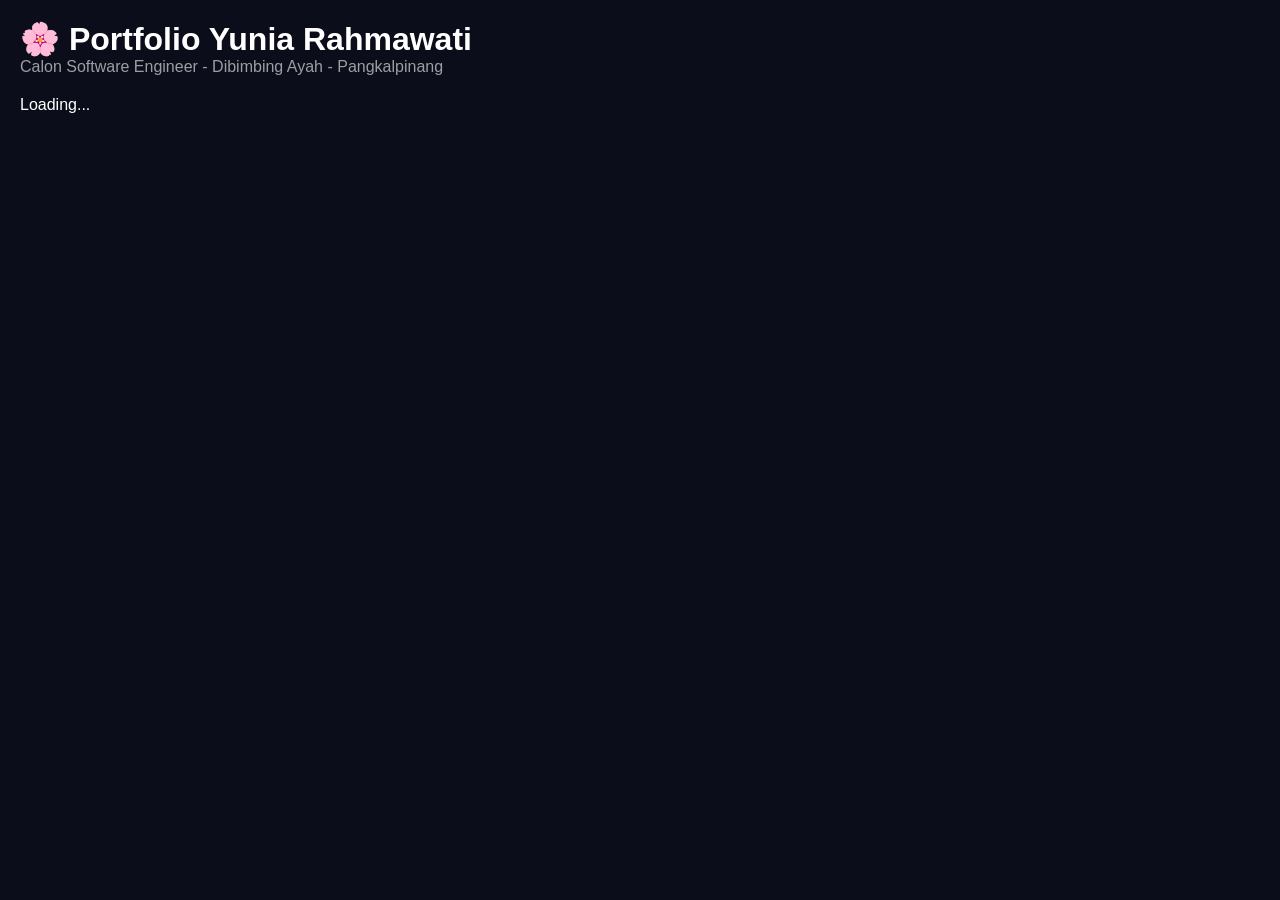
==== index.html @ dbe8ee20 "Create    index.html" ====
<!DOCTYPE html>
<html><head><meta charset="UTF-8"><meta name="viewport" content="width=device-width,initial-scale=1"><title>Yunia - Portfolio</title><style>*{margin:0;padding:0;box-sizing:border-box;font-family:sans-serif}body{background:#0b0e1a;color:#fff;padding:20px}.grid{display:grid;grid-template-columns:repeat(auto-fill,minmax(140px,1fr));gap:16px;margin-top:20px}.app{background:rgba(255,255,255,0.08);border-radius:16px;padding:20px;text-align:center;cursor:pointer}.tag{font-size:11px;background:rgba(108,140,255,0.3);padding:3px 8px;border-radius:20px;margin-top:6px;display:inline-block}</style></head><body>
<h1>🌸 Portfolio Yunia Rahmawati</h1><p style="opacity:0.6">Calon Software Engineer - Dibimbing Ayah - Pangkalpinang</p>
<div class="grid" id="grid">Loading...</div>
<script>
fetch('data/projects.json').then(r=>r.json()).then(list=>{
 document.getElementById('grid').innerHTML=list.map(p=>`<div class="app"><div style="font-size:32px">${p.icon}</div><b>${p.judul}</b><br><span style="opacity:0.6;font-size:12px">${p.desc}</span><br><span class="tag">${p.tag}</span></div>`).join('');
});
</script>
</body></html>
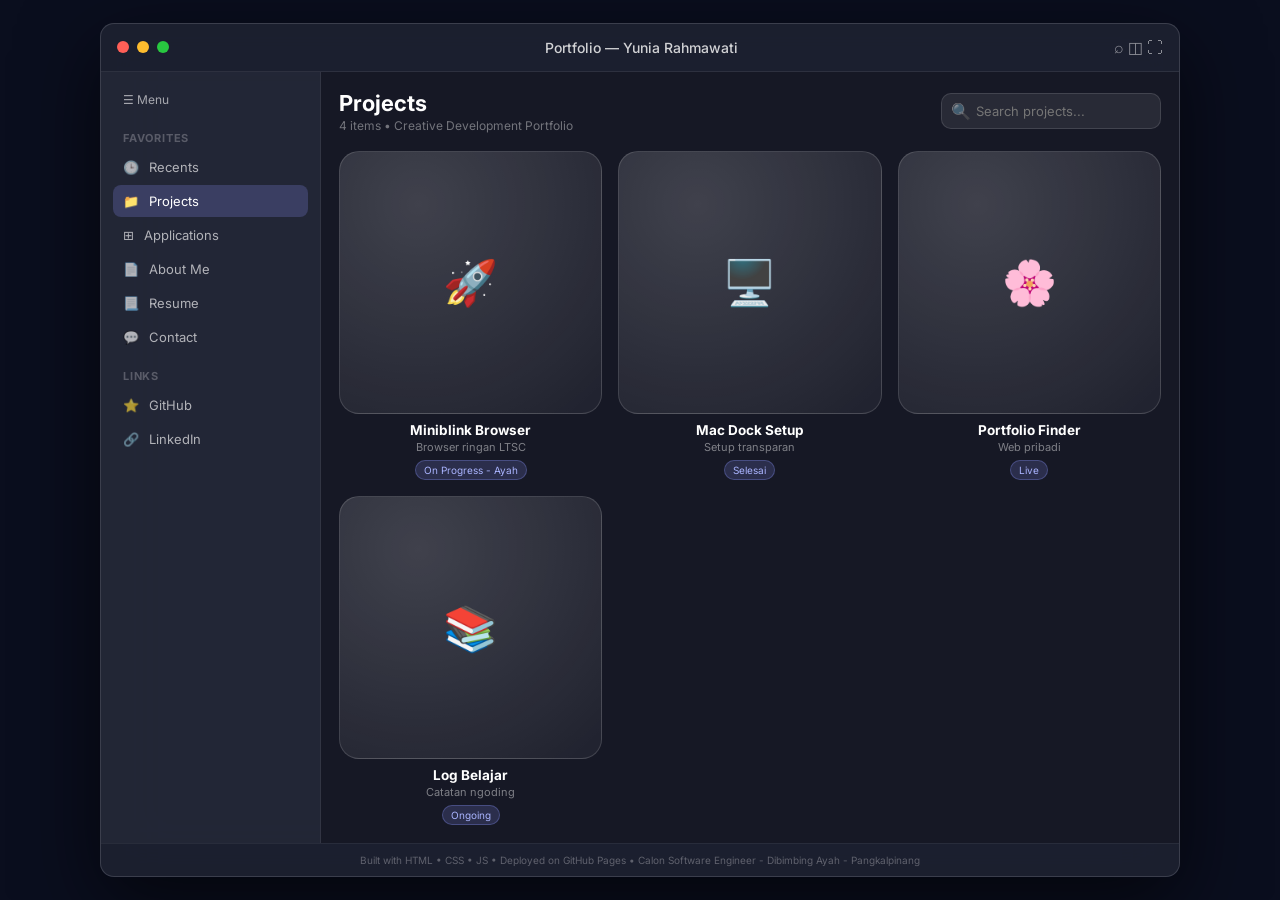
==== commit 10952299: "Create index.html" ====
--- a/index.html
+++ b/index.html
@@ -1,10 +1,78 @@
 <!DOCTYPE html>
-<html><head><meta charset="UTF-8"><meta name="viewport" content="width=device-width,initial-scale=1"><title>Yunia - Portfolio</title><style>*{margin:0;padding:0;box-sizing:border-box;font-family:sans-serif}body{background:#0b0e1a;color:#fff;padding:20px}.grid{display:grid;grid-template-columns:repeat(auto-fill,minmax(140px,1fr));gap:16px;margin-top:20px}.app{background:rgba(255,255,255,0.08);border-radius:16px;padding:20px;text-align:center;cursor:pointer}.tag{font-size:11px;background:rgba(108,140,255,0.3);padding:3px 8px;border-radius:20px;margin-top:6px;display:inline-block}</style></head><body>
-<h1>🌸 Portfolio Yunia Rahmawati</h1><p style="opacity:0.6">Calon Software Engineer - Dibimbing Ayah - Pangkalpinang</p>
-<div class="grid" id="grid">Loading...</div>
+<html lang="id">
+<head>
+<meta charset="UTF-8">
+<meta name="viewport" content="width=device-width, initial-scale=1.0">
+<title>Portfolio — Yunia Rahmawati</title>
+<style>
+@import url('https://fonts.googleapis.com/css2?family=Inter:wght@400;500;600;700&display=swap');
+*{margin:0;padding:0;box-sizing:border-box;font-family:Inter,system-ui,sans-serif}
+body{min-height:100vh;background:#0a0e1e url('https://images.unsplash.com/photo-1522383225653-ed111181a951?q=80&w=2076') center/cover no-repeat fixed;display:flex;align-items:center;justify-content:center;padding:12px}
+.window{width:100%;max-width:1080px;background:rgba(30,33,48,0.92);backdrop-filter:blur(30px) saturate(160%);border:1px solid rgba(255,255,255,0.14);border-radius:14px;overflow:hidden;box-shadow:0 25px 80px rgba(0,0,0,.6)}
+.topbar{height:48px;display:flex;align-items:center;justify-content:space-between;padding:0 16px;border-bottom:1px solid rgba(255,255,255,.08)}
+.dots{display:flex;gap:8px}.d{width:12px;height:12px;border-radius:50%}
+.body{display:flex;min-height:560px}
+.side{width:220px;background:rgba(255,255,255,.03);border-right:1px solid rgba(255,255,255,.07);padding:12px}
+.side .m{font-size:12px;padding:8px 10px;border-radius:7px;color:rgba(255,255,255,.6);display:flex;gap:10px;align-items:center}
+.side .label{font-size:11px;letter-spacing:.8px;color:rgba(255,255,255,.25);font-weight:700;margin:16px 10px 6px}
+.side .item{padding:8px 10px;border-radius:8px;display:flex;gap:10px;align-items:center;color:rgba(255,255,255,.65);font-size:13px;cursor:pointer;margin-bottom:2px}
+.side .item.active{background:rgba(140,150,255,.22);color:#fff}
+.main{flex:1;padding:18px;background:rgba(0,0,0,.2)}
+.head{display:flex;justify-content:space-between;align-items:center;margin-bottom:18px;gap:12px;flex-wrap:wrap}
+.head h2{color:#fff;font-size:22px}.head small{color:rgba(255,255,255,.4);font-size:12px;display:block;margin-top:2px}
+.search{position:relative}.search input{background:rgba(255,255,255,.08);border:1px solid rgba(255,255,255,.12);border-radius:10px;padding:9px 12px 9px 34px;color:#fff;width:220px;font-size:13px;outline:none}
+.grid{display:grid;grid-template-columns:repeat(3,1fr);gap:16px}
+@media(max-width:700px){.body{flex-direction:column}.side{width:100%;display:flex;overflow:auto;gap:6px}.side .label,.side .m{display:none}.grid{grid-template-columns:repeat(2,1fr)}.search input{width:100%}}
+.card{text-align:center;cursor:pointer}
+.box{aspect-ratio:1;background:radial-gradient(100% 100% at 30% 20%, rgba(255,255,255,.18), rgba(255,255,255,.05));border:1px solid rgba(255,255,255,.14);border-radius:20px;display:flex;align-items:center;justify-content:center;font-size:44px;transition:.2s}
+.card:hover .box{transform:translateY(-3px)}
+.card h4{color:#fff;font-size:13.5px;margin-top:8px}.card p{color:rgba(255,255,255,.45);font-size:11px;margin-top:2px}
+.foot{text-align:center;color:rgba(255,255,255,.3);font-size:10px;padding:10px;border-top:1px solid rgba(255,255,255,.06)}
+</style>
+</head>
+<body>
+<div class="window">
+<div class="topbar">
+<div class="dots"><div class="d" style="background:#ff5f57"></div><div class="d" style="background:#febc2e"></div><div class="d" style="background:#28c840"></div></div>
+<div style="color:rgba(255,255,255,.8);font-size:14px;font-weight:500">Portfolio — Yunia Rahmawati</div>
+<div style="display:flex;gap:12px;color:rgba(255,255,255,.5)">⌕ ◫ ⛶</div>
+</div>
+<div class="body">
+<div class="side">
+<div class="m">☰ Menu</div>
+<div class="label">FAVORITES</div>
+<div class="item"><span>🕒</span> Recents</div>
+<div class="item active"><span>📁</span> Projects</div>
+<div class="item"><span>⊞</span> Applications</div>
+<div class="item"><span>📄</span> About Me</div>
+<div class="item"><span>📃</span> Resume</div>
+<div class="item"><span>💬</span> Contact</div>
+<div class="label">LINKS</div>
+<div class="item"><span>⭐</span> GitHub</div>
+<div class="item"><span>🔗</span> LinkedIn</div>
+</div>
+<div class="main">
+<div class="head">
+<div><h2>Projects</h2><small>4 items • Creative Development Portfolio</small></div>
+<div class="search"><span style="position:absolute;left:10px;top:8px;opacity:.5">🔍</span><input placeholder="Search projects..." oninput="filter(this.value)"></div>
+</div>
+<div class="grid" id="grid"></div>
+</div>
+</div>
+<div class="foot">Built with HTML • CSS • JS • Deployed on GitHub Pages • Calon Software Engineer - Dibimbing Ayah - Pangkalpinang</div>
+</div>
 <script>
-fetch('data/projects.json').then(r=>r.json()).then(list=>{
- document.getElementById('grid').innerHTML=list.map(p=>`<div class="app"><div style="font-size:32px">${p.icon}</div><b>${p.judul}</b><br><span style="opacity:0.6;font-size:12px">${p.desc}</span><br><span class="tag">${p.tag}</span></div>`).join('');
-});
+const data=[
+{icon:"🚀",title:"Miniblink Browser",sub:"Browser ringan LTSC",tag:"On Progress - Ayah"},
+{icon:"🖥️",title:"Mac Dock Setup",sub:"Setup transparan",tag:"Selesai"},
+{icon:"🌸",title:"Portfolio Finder",sub:"Web pribadi",tag:"Live"},
+{icon:"📚",title:"Log Belajar",sub:"Catatan ngoding",tag:"Ongoing"}
+];
+function render(list){
+document.getElementById('grid').innerHTML=list.map(d=>`<div class="card"><div class="box">${d.icon}</div><h4>${d.title}</h4><p>${d.sub}</p><span style="display:inline-block;margin-top:6px;background:rgba(140,150,255,.18);border:1px solid rgba(140,150,255,.3);color:#aab4ff;font-size:10px;padding:3px 8px;border-radius:12px">${d.tag}</span></div>`).join('')
+}
+function filter(q){render(data.filter(x=>x.title.toLowerCase().includes(q.toLowerCase())))}
+render(data);
 </script>
-</body></html>
+</body>
+</html>
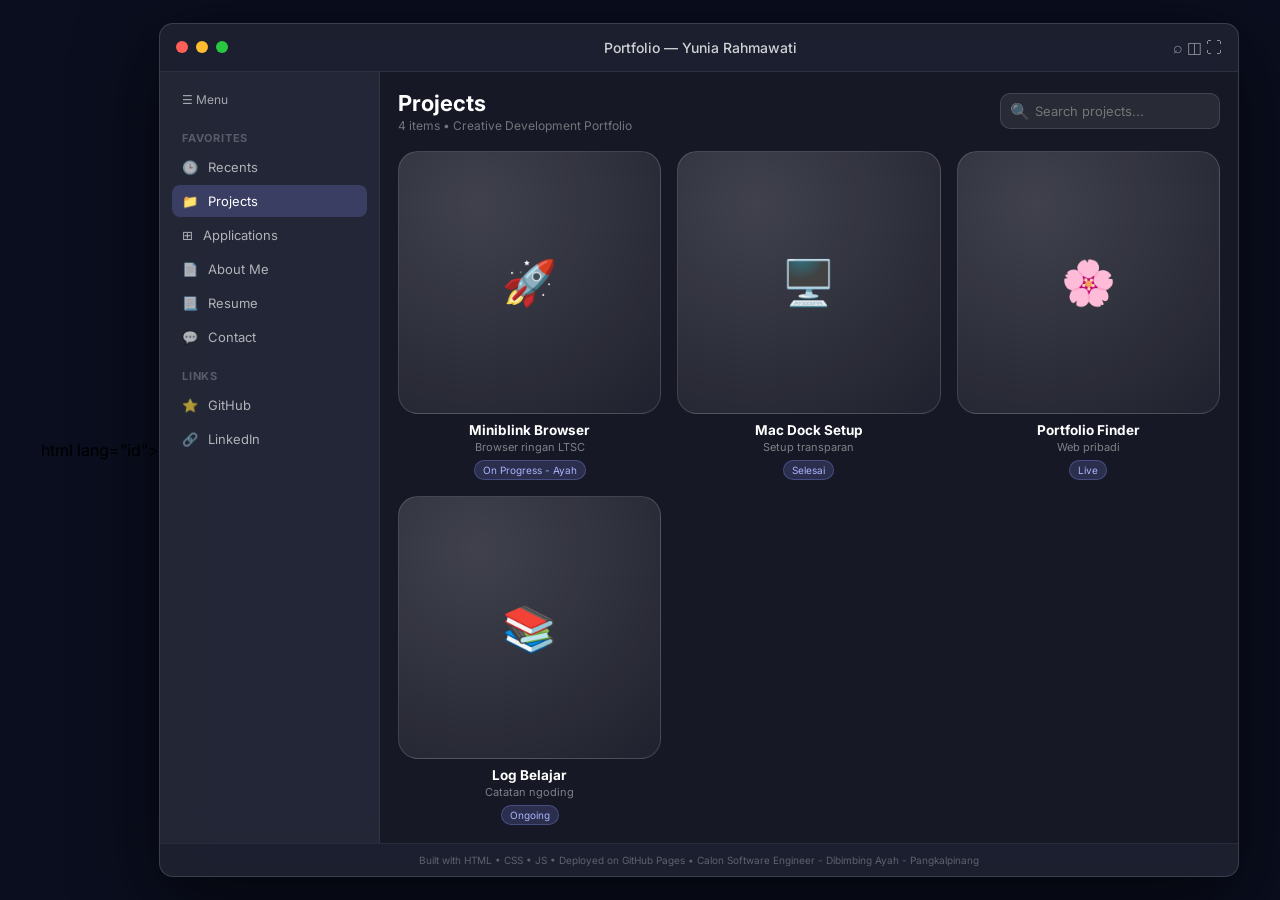
==== commit 640ebc59: "Update index.html" ====
--- a/index.html
+++ b/index.html
@@ -1,5 +1,4 @@
-<!DOCTYPE html>
-<html lang="id">
+html lang="id">
 <head>
 <meta charset="UTF-8">
 <meta name="viewport" content="width=device-width, initial-scale=1.0">
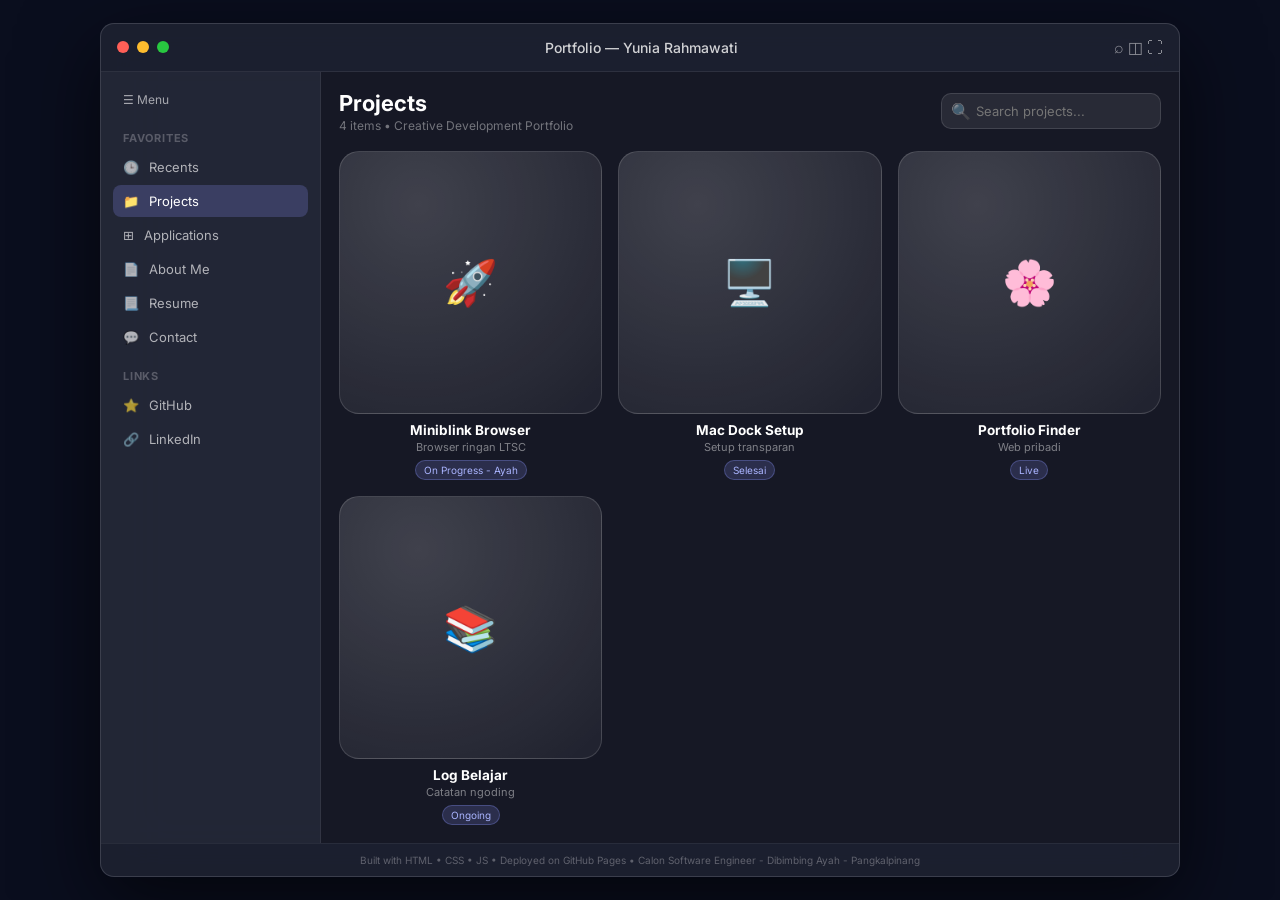
==== commit 88cafe42: "Update index.html" ====
--- a/index.html
+++ b/index.html
@@ -1,4 +1,4 @@
-html lang="id">
+<html lang="en" translate="no" class="notranslate">
 <head>
 <meta charset="UTF-8">
 <meta name="viewport" content="width=device-width, initial-scale=1.0">
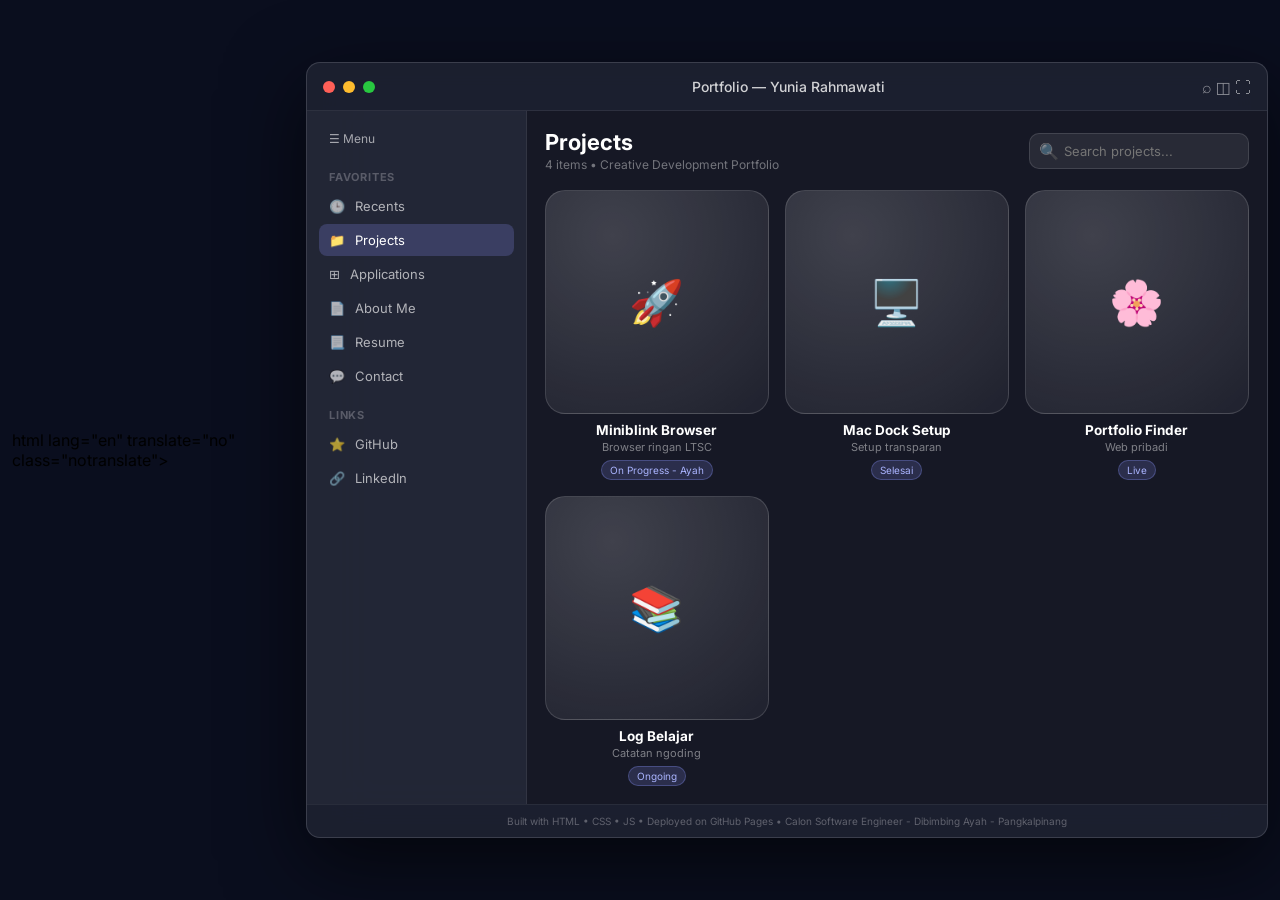
==== commit a1c04466: "Update index.html" ====
--- a/index.html
+++ b/index.html
@@ -1,4 +1,4 @@
-<html lang="en" translate="no" class="notranslate">
+html lang="en" translate="no" class="notranslate">
 <head>
 <meta charset="UTF-8">
 <meta name="viewport" content="width=device-width, initial-scale=1.0">
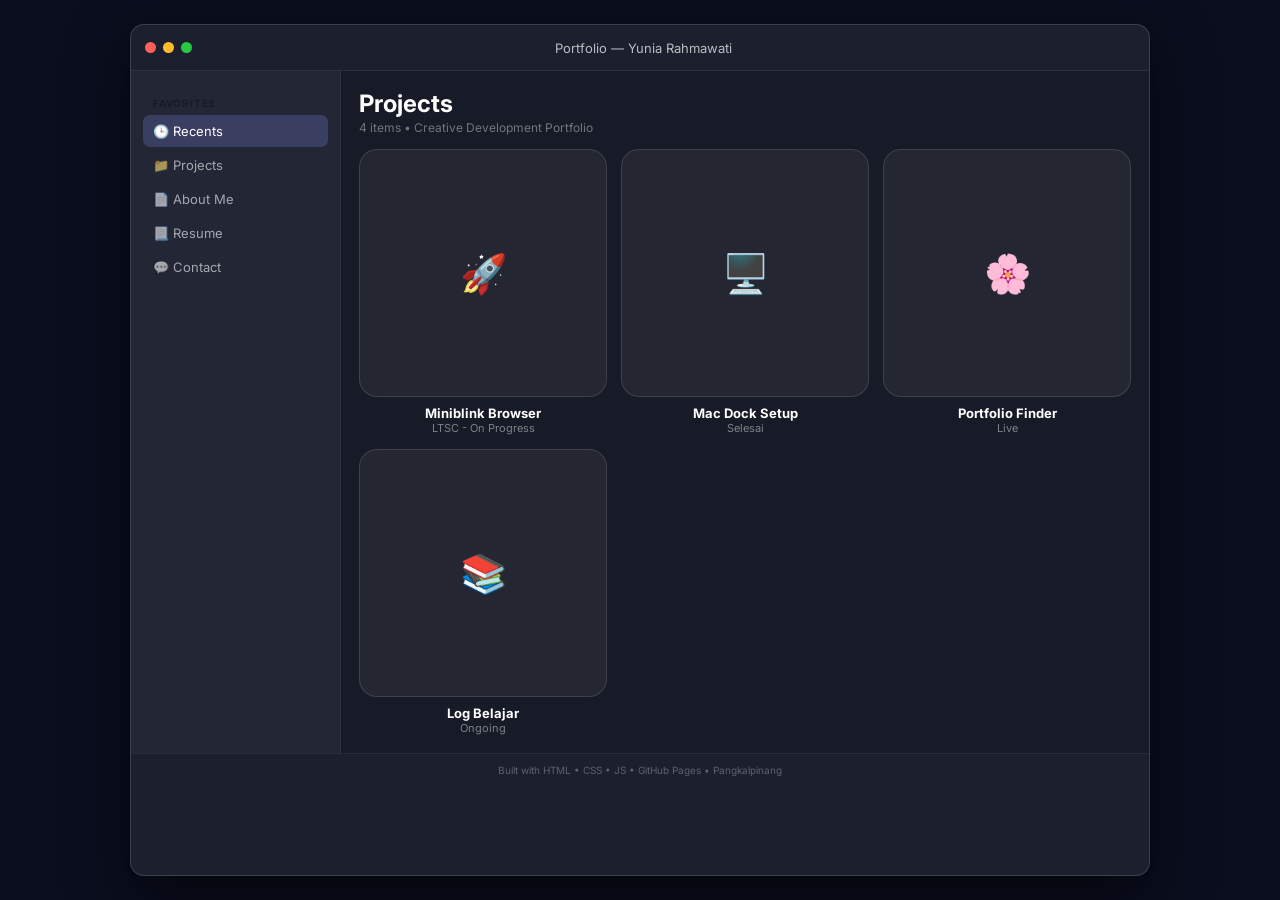
==== commit 336a1f2d: "Create index.html" ====
--- a/index.html
+++ b/index.html
@@ -1,77 +1,38 @@
-html lang="en" translate="no" class="notranslate">
+<!DOCTYPE html>
+<html lang="en">
 <head>
 <meta charset="UTF-8">
 <meta name="viewport" content="width=device-width, initial-scale=1.0">
-<title>Portfolio — Yunia Rahmawati</title>
+<title>Portfolio - Yunia Rahmawati</title>
 <style>
-@import url('https://fonts.googleapis.com/css2?family=Inter:wght@400;500;600;700&display=swap');
-*{margin:0;padding:0;box-sizing:border-box;font-family:Inter,system-ui,sans-serif}
-body{min-height:100vh;background:#0a0e1e url('https://images.unsplash.com/photo-1522383225653-ed111181a951?q=80&w=2076') center/cover no-repeat fixed;display:flex;align-items:center;justify-content:center;padding:12px}
-.window{width:100%;max-width:1080px;background:rgba(30,33,48,0.92);backdrop-filter:blur(30px) saturate(160%);border:1px solid rgba(255,255,255,0.14);border-radius:14px;overflow:hidden;box-shadow:0 25px 80px rgba(0,0,0,.6)}
-.topbar{height:48px;display:flex;align-items:center;justify-content:space-between;padding:0 16px;border-bottom:1px solid rgba(255,255,255,.08)}
-.dots{display:flex;gap:8px}.d{width:12px;height:12px;border-radius:50%}
-.body{display:flex;min-height:560px}
-.side{width:220px;background:rgba(255,255,255,.03);border-right:1px solid rgba(255,255,255,.07);padding:12px}
-.side .m{font-size:12px;padding:8px 10px;border-radius:7px;color:rgba(255,255,255,.6);display:flex;gap:10px;align-items:center}
-.side .label{font-size:11px;letter-spacing:.8px;color:rgba(255,255,255,.25);font-weight:700;margin:16px 10px 6px}
-.side .item{padding:8px 10px;border-radius:8px;display:flex;gap:10px;align-items:center;color:rgba(255,255,255,.65);font-size:13px;cursor:pointer;margin-bottom:2px}
+@import url('https://fonts.googleapis.com/css2?family=Inter:wght@400;500;700&display=swap');
+*{margin:0;padding:0;box-sizing:border-box;font-family:Inter,sans-serif}
+body{min-height:100vh;background:#0a0e1e url('https://images.unsplash.com/photo-1522383225653-ed111181a951?q=80&w=2076') center/cover no-repeat fixed;display:flex;justify-content:center;padding:24px 12px}
+.window{width:100%;max-width:1020px;background:rgba(30,33,48,.92);backdrop-filter:blur(24px);border:1px solid rgba(255,255,255,.14);border-radius:14px;overflow:hidden;box-shadow:0 20px 60px rgba(0,0,0,.6)}
+.topbar{height:46px;display:flex;align-items:center;justify-content:space-between;padding:0 14px;border-bottom:1px solid rgba(255,255,255,.08)}
+.dots{display:flex;gap:7px}.d{width:11px;height:11px;border-radius:50%}
+.body{display:flex;min-height:460px}
+.side{width:210px;background:rgba(255,255,255,.03);border-right:1px solid rgba(255,255,255,.06);padding:12px}
+.side .label{font-size:10px;letter-spacing:.8px;opacity:.3;margin:14px 10px 6px;font-weight:700}
+.side .item{padding:8px 10px;border-radius:7px;display:flex;gap:8px;align-items:center;color:rgba(255,255,255,.6);font-size:13px;margin-bottom:2px}
 .side .item.active{background:rgba(140,150,255,.22);color:#fff}
-.main{flex:1;padding:18px;background:rgba(0,0,0,.2)}
-.head{display:flex;justify-content:space-between;align-items:center;margin-bottom:18px;gap:12px;flex-wrap:wrap}
-.head h2{color:#fff;font-size:22px}.head small{color:rgba(255,255,255,.4);font-size:12px;display:block;margin-top:2px}
-.search{position:relative}.search input{background:rgba(255,255,255,.08);border:1px solid rgba(255,255,255,.12);border-radius:10px;padding:9px 12px 9px 34px;color:#fff;width:220px;font-size:13px;outline:none}
-.grid{display:grid;grid-template-columns:repeat(3,1fr);gap:16px}
-@media(max-width:700px){.body{flex-direction:column}.side{width:100%;display:flex;overflow:auto;gap:6px}.side .label,.side .m{display:none}.grid{grid-template-columns:repeat(2,1fr)}.search input{width:100%}}
-.card{text-align:center;cursor:pointer}
-.box{aspect-ratio:1;background:radial-gradient(100% 100% at 30% 20%, rgba(255,255,255,.18), rgba(255,255,255,.05));border:1px solid rgba(255,255,255,.14);border-radius:20px;display:flex;align-items:center;justify-content:center;font-size:44px;transition:.2s}
-.card:hover .box{transform:translateY(-3px)}
-.card h4{color:#fff;font-size:13.5px;margin-top:8px}.card p{color:rgba(255,255,255,.45);font-size:11px;margin-top:2px}
+.main{flex:1;padding:18px;background:rgba(0,0,0,.15)}
+.grid{display:grid;grid-template-columns:repeat(3,1fr);gap:14px;margin-top:14px}
+.box{aspect-ratio:1;background:rgba(255,255,255,.06);border:1px solid rgba(255,255,255,.12);border-radius:18px;display:flex;align-items:center;justify-content:center;font-size:38px}
+.card h4{color:#fff;font-size:13px;margin-top:8px;text-align:center}
+.card p{color:rgba(255,255,255,.45);font-size:11px;text-align:center}
 .foot{text-align:center;color:rgba(255,255,255,.3);font-size:10px;padding:10px;border-top:1px solid rgba(255,255,255,.06)}
+@media(max-width:700px){body{padding:0}.window{border-radius:0;min-height:100vh}.body{flex-direction:column}.side{width:100%;display:flex;overflow:auto}.side .label{display:none}.grid{grid-template-columns:repeat(2,1fr)}}
 </style>
 </head>
 <body>
 <div class="window">
-<div class="topbar">
-<div class="dots"><div class="d" style="background:#ff5f57"></div><div class="d" style="background:#febc2e"></div><div class="d" style="background:#28c840"></div></div>
-<div style="color:rgba(255,255,255,.8);font-size:14px;font-weight:500">Portfolio — Yunia Rahmawati</div>
-<div style="display:flex;gap:12px;color:rgba(255,255,255,.5)">⌕ ◫ ⛶</div>
+<div class="topbar"><div class="dots"><div class="d" style="background:#ff5f57"></div><div class="d" style="background:#febc2e"></div><div class="d" style="background:#28c840"></div></div><div style="color:#fff;opacity:.7;font-size:13px">Portfolio — Yunia Rahmawati</div><div style="width:40px"></div></div>
+<div class="body">
+<div class="side"><div class="label">FAVORITES</div><div class="item active">🕒 Recents</div><div class="item">📁 Projects</div><div class="item">📄 About Me</div><div class="item">📃 Resume</div><div class="item">💬 Contact</div></div>
+<div class="main"><h2 style="color:#fff">Projects</h2><p style="color:rgba(255,255,255,.4);font-size:12px;margin-top:2px">4 items • Creative Development Portfolio</p><div class="grid"><div class="card"><div class="box">🚀</div><h4>Miniblink Browser</h4><p>LTSC - On Progress</p></div><div class="card"><div class="box">🖥️</div><h4>Mac Dock Setup</h4><p>Selesai</p></div><div class="card"><div class="box">🌸</div><h4>Portfolio Finder</h4><p>Live</p></div><div class="card"><div class="box">📚</div><h4>Log Belajar</h4><p>Ongoing</p></div></div></div>
 </div>
-<div class="body">
-<div class="side">
-<div class="m">☰ Menu</div>
-<div class="label">FAVORITES</div>
-<div class="item"><span>🕒</span> Recents</div>
-<div class="item active"><span>📁</span> Projects</div>
-<div class="item"><span>⊞</span> Applications</div>
-<div class="item"><span>📄</span> About Me</div>
-<div class="item"><span>📃</span> Resume</div>
-<div class="item"><span>💬</span> Contact</div>
-<div class="label">LINKS</div>
-<div class="item"><span>⭐</span> GitHub</div>
-<div class="item"><span>🔗</span> LinkedIn</div>
+<div class="foot">Built with HTML • CSS • JS • GitHub Pages • Pangkalpinang</div>
 </div>
-<div class="main">
-<div class="head">
-<div><h2>Projects</h2><small>4 items • Creative Development Portfolio</small></div>
-<div class="search"><span style="position:absolute;left:10px;top:8px;opacity:.5">🔍</span><input placeholder="Search projects..." oninput="filter(this.value)"></div>
-</div>
-<div class="grid" id="grid"></div>
-</div>
-</div>
-<div class="foot">Built with HTML • CSS • JS • Deployed on GitHub Pages • Calon Software Engineer - Dibimbing Ayah - Pangkalpinang</div>
-</div>
-<script>
-const data=[
-{icon:"🚀",title:"Miniblink Browser",sub:"Browser ringan LTSC",tag:"On Progress - Ayah"},
-{icon:"🖥️",title:"Mac Dock Setup",sub:"Setup transparan",tag:"Selesai"},
-{icon:"🌸",title:"Portfolio Finder",sub:"Web pribadi",tag:"Live"},
-{icon:"📚",title:"Log Belajar",sub:"Catatan ngoding",tag:"Ongoing"}
-];
-function render(list){
-document.getElementById('grid').innerHTML=list.map(d=>`<div class="card"><div class="box">${d.icon}</div><h4>${d.title}</h4><p>${d.sub}</p><span style="display:inline-block;margin-top:6px;background:rgba(140,150,255,.18);border:1px solid rgba(140,150,255,.3);color:#aab4ff;font-size:10px;padding:3px 8px;border-radius:12px">${d.tag}</span></div>`).join('')
-}
-function filter(q){render(data.filter(x=>x.title.toLowerCase().includes(q.toLowerCase())))}
-render(data);
-</script>
 </body>
 </html>
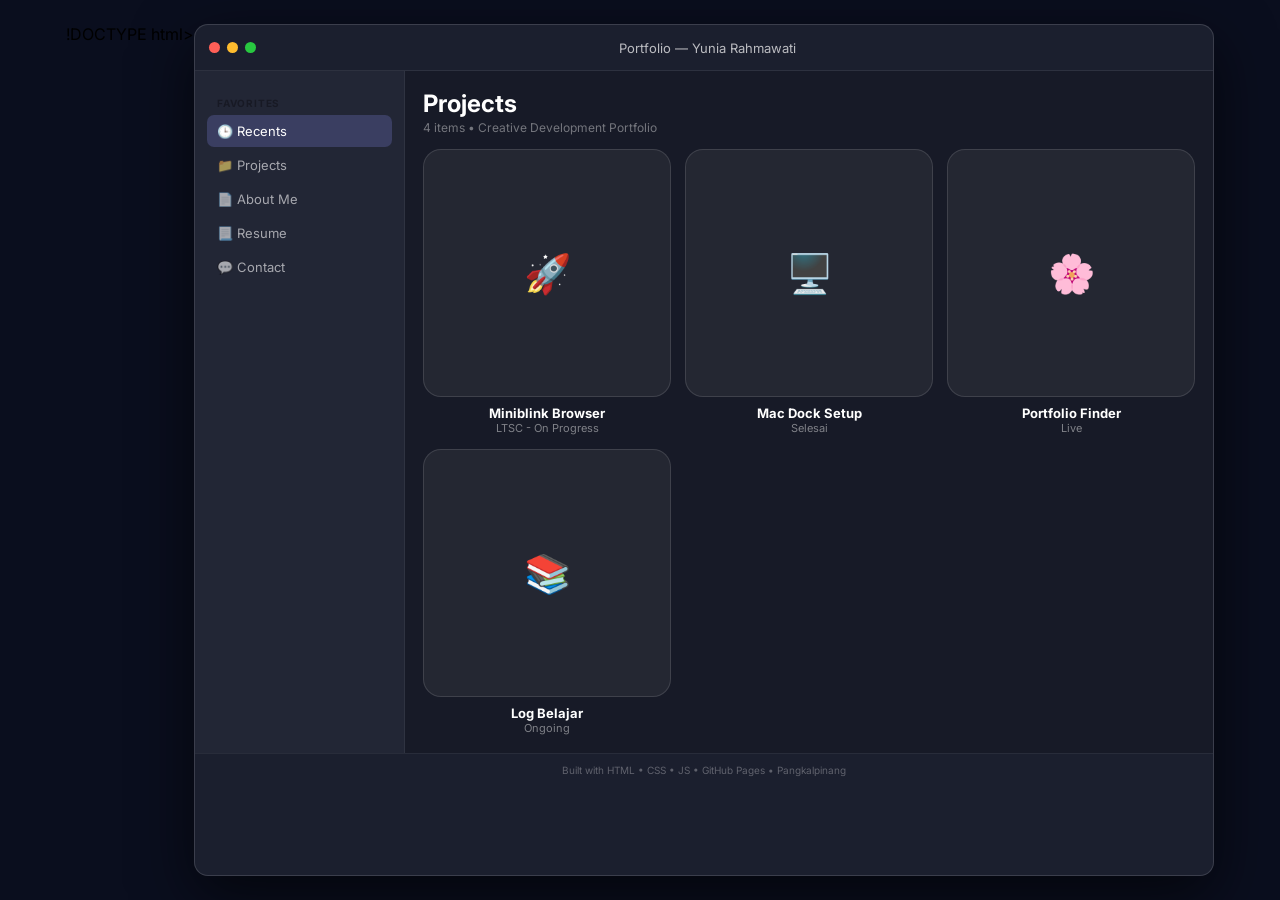
==== commit 612f0ec3: "Update index.html" ====
--- a/index.html
+++ b/index.html
@@ -1,4 +1,4 @@
-<!DOCTYPE html>
+!DOCTYPE html>
 <html lang="en">
 <head>
 <meta charset="UTF-8">
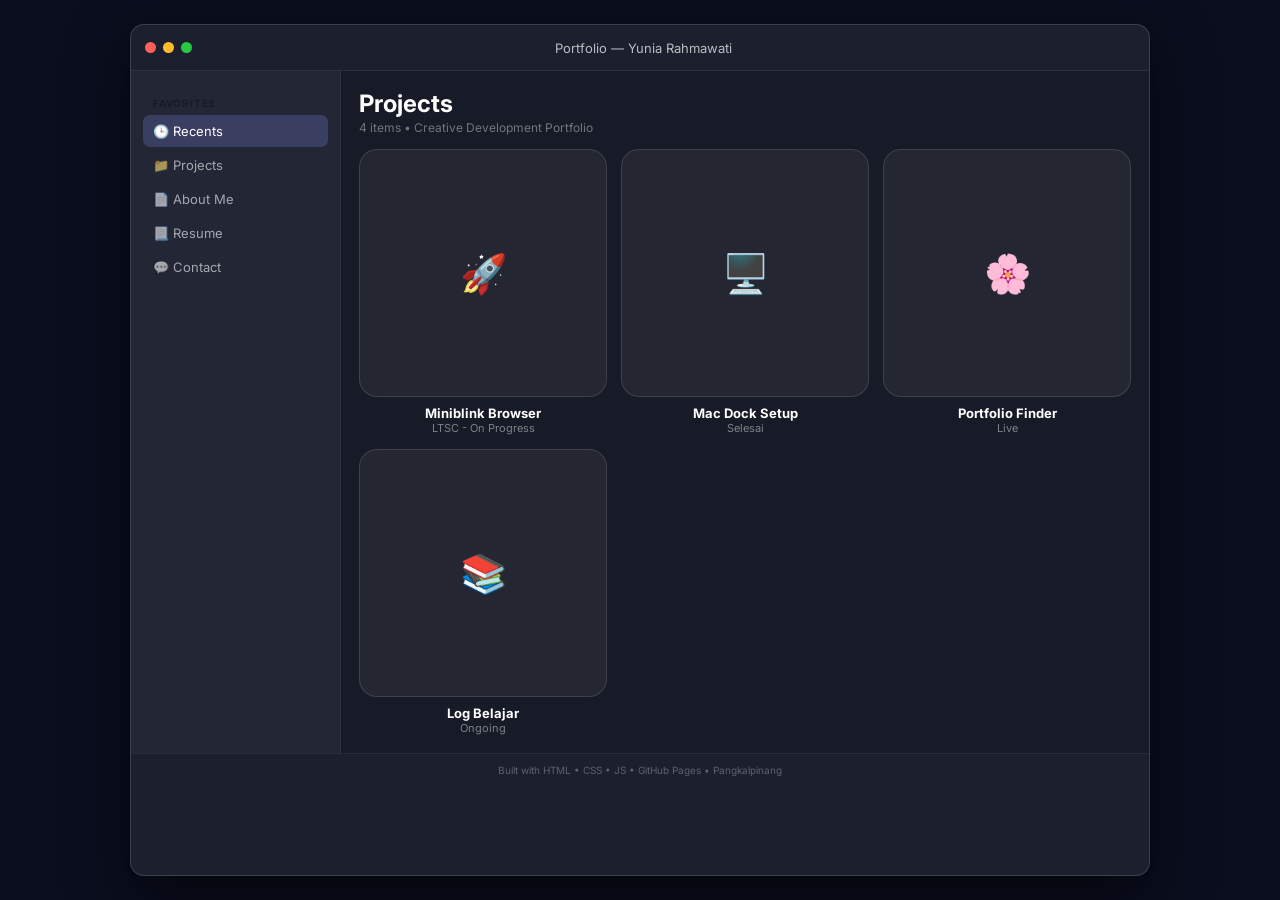
==== commit f955b7b5: "Update index.html" ====
--- a/index.html
+++ b/index.html
@@ -1,4 +1,4 @@
-!DOCTYPE html>
+<!DOCTYPE html>
 <html lang="en">
 <head>
 <meta charset="UTF-8">
